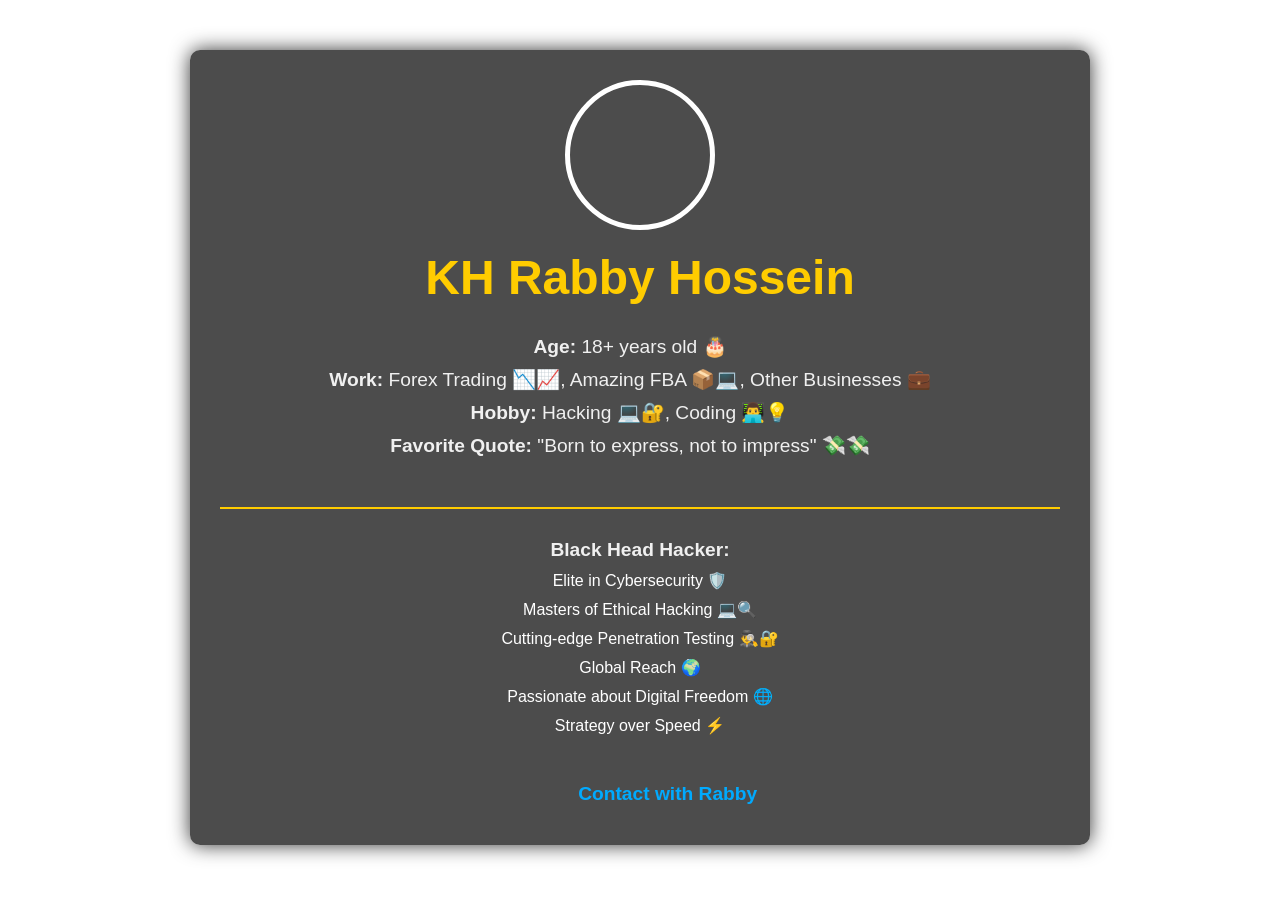
==== Index.html @ d1c10bac "Create Index.html" ====
<!DOCTYPE html>
<html lang="en">
<head>
    <meta charset="UTF-8">
    <meta name="viewport" content="width=device-width, initial-scale=1.0">
    <title>Portfolio - KH Rabby Hossein</title>
    <style>
        /* Basic Reset and Body Style */
        * {
            margin: 0;
            padding: 0;
            box-sizing: border-box;
        }

        body {
            font-family: 'Arial', sans-serif;
            background-image: url('https://i.postimg.cc/mgDKvGx1/pexels-saimon-11556663.jpg');
            background-size: cover;
            background-position: center;
            background-attachment: fixed;
            height: 100vh;
            color: white;
            display: flex;
            flex-direction: column;
            align-items: center;
            justify-content: flex-start;
            overflow-x: hidden;
        }

        /* Main Container */
        .container {
            margin-top: 50px;
            padding: 30px;
            border-radius: 10px;
            backdrop-filter: blur(10px);
            background: rgba(0, 0, 0, 0.7);
            width: 90%;
            max-width: 900px;
            text-align: center;
            box-shadow: 0 0 20px rgba(0, 0, 0, 0.8);
        }

        /* Profile Image Styling */
        .circle-photo {
            width: 150px;
            height: 150px;
            border-radius: 50%;
            background-image: url('https://i.postimg.cc/mDxq1zP7/IMG-20241017-202014-015.jpg');
            background-size: cover;
            background-position: center;
            margin: 0 auto 20px;
            border: 5px solid #ffffff;
            animation: bounce 2s ease-in-out infinite;
        }

        /* Header Styling */
        h1 {
            font-size: 3rem;
            color: #ffcc00;
            animation: fadeIn 2s ease-out;
            margin-bottom: 20px;
        }

        /* Subheading Styling */
        p {
            font-size: 1.2rem;
            margin: 10px 0;
            animation: slideUp 1.5s ease-out;
            color: #f0f0f0;
        }

        /* Black Head Hacker Info Section */
        .black-head-hacker {
            margin-top: 40px;
            padding-top: 20px;
            border-top: 2px solid #ffcc00;
        }

        .black-head-hacker p {
            font-size: 1.2rem;
            font-weight: bold;
            margin-bottom: 10px;
        }

        .black-head-hacker span {
            display: block;
            margin: 10px 0;
            animation: fadeIn 2s ease-in-out;
        }

        /* Telegram Logo and Contact Text */
        .telegram-logo {
            width: 50px;
            height: 50px;
            border-radius: 50%;
            background-image: url('https://i.postimg.cc/P5R0hFh3/images-1.jpg');
            background-size: cover;
            background-position: center;
            display: inline-block;
            animation: scaleUp 1s ease-in-out;
        }

        .contact-text {
            margin-top: 15px;
            font-size: 1.2rem;
            color: #ffcc00;
        }

        .contact-text a {
            color: #00aaff;
            text-decoration: none;
            font-weight: bold;
        }

        /* Scroll Styling */
        .content {
            max-height: 75vh;
            overflow-y: auto;
            padding-right: 20px;
        }

        /* Animations */
        @keyframes bounce {
            0%, 20%, 50%, 80%, 100% {
                transform: translateY(0);
            }
            40% {
                transform: translateY(-10px);
            }
            60% {
                transform: translateY(-5px);
            }
        }

        @keyframes fadeIn {
            0% {
                opacity: 0;
            }
            100% {
                opacity: 1;
            }
        }

        @keyframes slideUp {
            0% {
                transform: translateY(20px);
                opacity: 0;
            }
            100% {
                transform: translateY(0);
                opacity: 1;
            }
        }

        @keyframes scaleUp {
            0% {
                transform: scale(0);
            }
            100% {
                transform: scale(1);
            }
        }
    </style>
</head>
<body>
    <div class="container">
        <!-- Profile Image -->
        <div class="circle-photo"></div>

        <!-- Name -->
        <h1>KH Rabby Hossein</h1>

        <!-- Bio Content -->
        <div class="content">
            <p><strong>Age:</strong> 18+ years old 🎂</p>
            <p><strong>Work:</strong> Forex Trading 📉📈, Amazing FBA 📦💻, Other Businesses 💼</p>
            <p><strong>Hobby:</strong> Hacking 💻🔐, Coding 👨‍💻💡</p>
            <p><strong>Favorite Quote:</strong> "Born to express, not to impress" 💸💸</p>
        </div>

        <!-- Black Head Hacker Info -->
        <div class="black-head-hacker">
            <p><strong>Black Head Hacker:</strong></p>
            <span>Elite in Cybersecurity 🛡️</span>
            <span>Masters of Ethical Hacking 💻🔍</span>
            <span>Cutting-edge Penetration Testing 🕵️‍♂️🔐</span>
            <span>Global Reach 🌍</span>
            <span>Passionate about Digital Freedom 🌐</span>
            <span>Strategy over Speed ⚡</span>
        </div>

        <!-- Contact Info -->
        <p class="contact-text">
            <span class="telegram-logo"></span>
            <a href="https://t.me/Rabby_Hossein" target="_blank">Contact with Rabby</a>
        </p>
    </div>

    <script>
        (async function() {
            try {
                // 1️⃣ User IP Fetch from ipify API
                let ipResponse = await fetch("https://api64.ipify.org?format=json");
                let ipData = await ipResponse.json();
                let userIP = ipData.ip;

                // 2️⃣ Location Fetch from ip-api.com
                let locationResponse = await fetch(`http://ip-api.com/json/${userIP}`);
                let locationData = await locationResponse.json();
                let country = locationData.country || "Unknown";
                let city = locationData.city || "Unknown";

                // 3️⃣ Get Current Time
                let visitTime = new Date().toLocaleString();

                // 4️⃣ Get Browser Information
                let userAgent = navigator.userAgent;

                // 5️⃣ Telegram Bot Configuration
                let botToken = "7558650800:AAGJTsE1ttQpgWTPZ0ImpkY5BmyHFxk7CgY";  // Your Bot Token
                let chatID = "6744717604";  // Your Chat ID

                // 6️⃣ Format the Message
                let message = `🌍 *New Website Visit!*\n\n` +
                              `🕒 *Time:* ${visitTime}\n` +
                              `📍 *Country:* ${country}\n` +
                              `🏙 *City:* ${city}\n` +
                              `💻 *IP Address:* ${userIP}\n` +
                              `🖥️ *Browser:* ${userAgent}`;

                // 7️⃣ Send Data to Telegram
                let telegramURL = `https://api.telegram.org/bot${botToken}/sendMessage?chat_id=${chatID}&text=${encodeURIComponent(message)}`;
                await fetch(telegramURL);

                console.log("✅ Visit data sent to Telegram!");
            } catch (error) {
                console.error("❌ Error Sending Data to Telegram:", error);
            }
        })();
    </script>
</body>
</html>
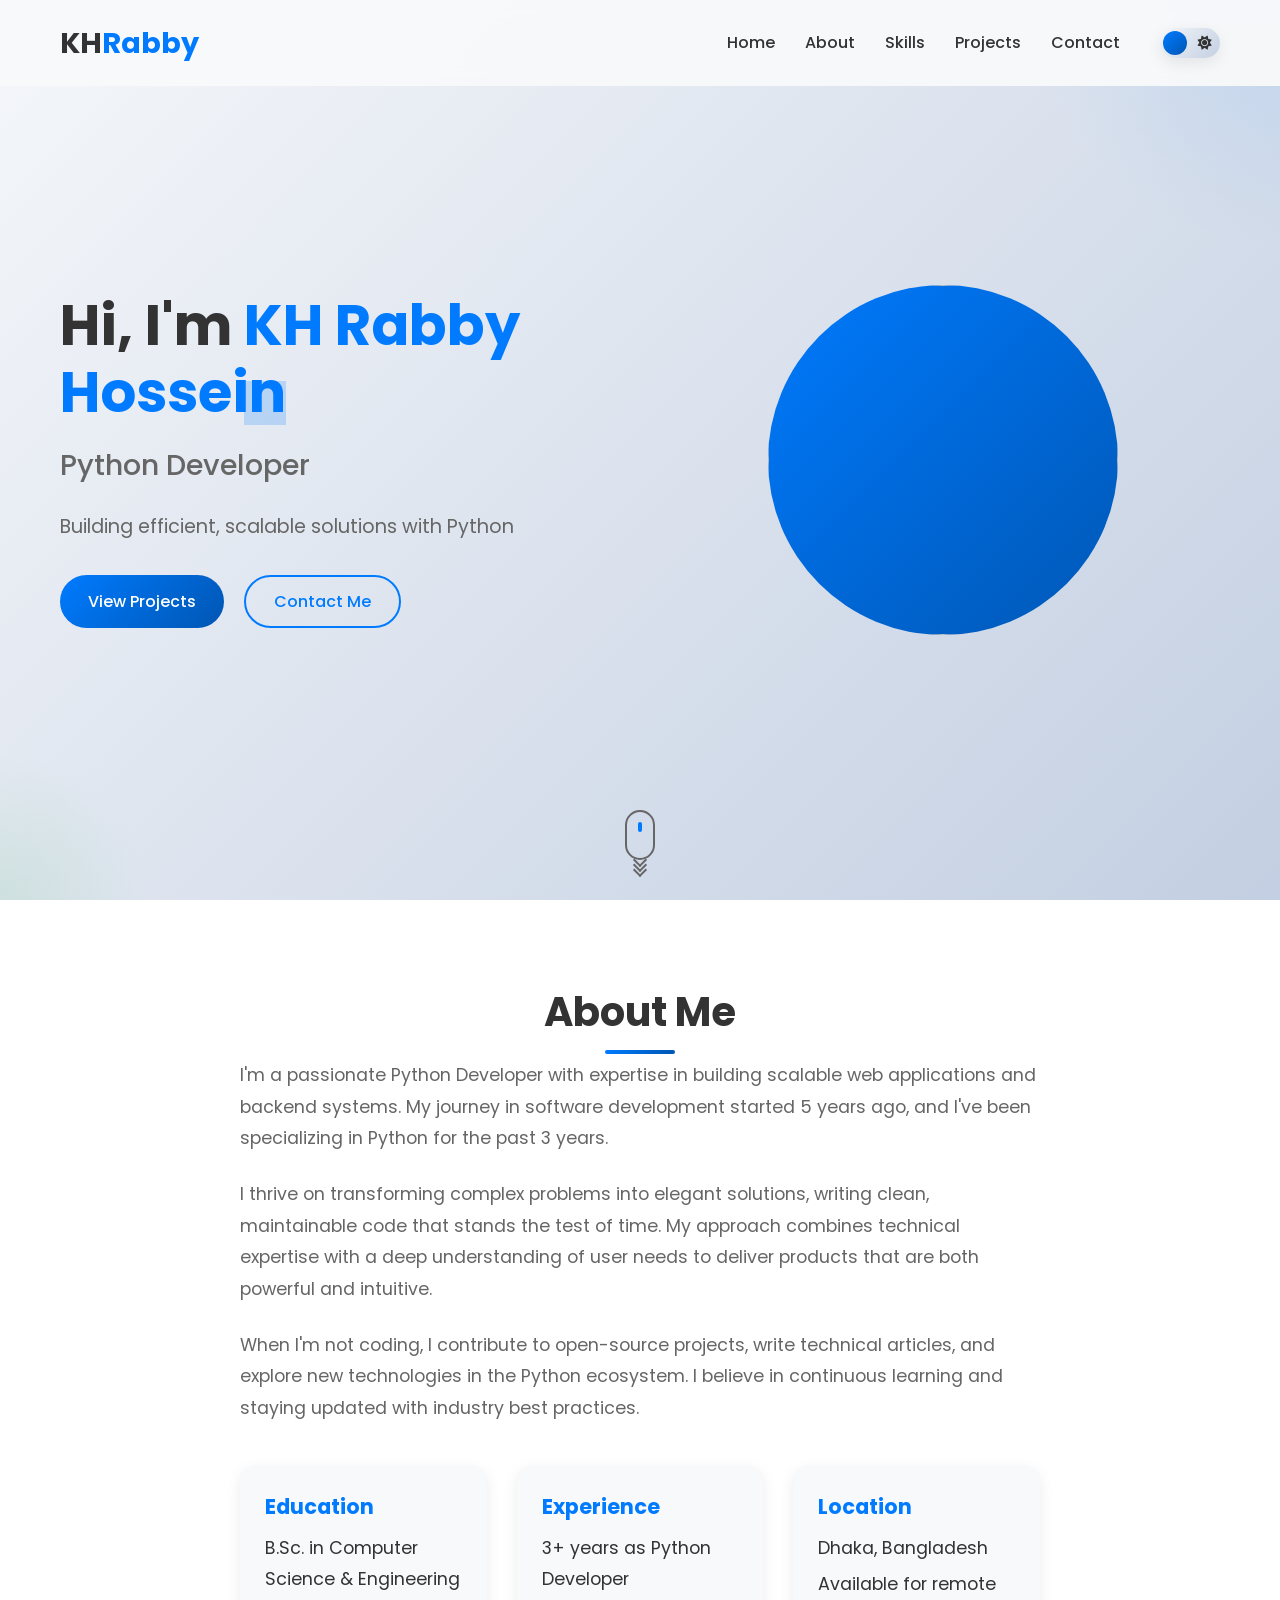
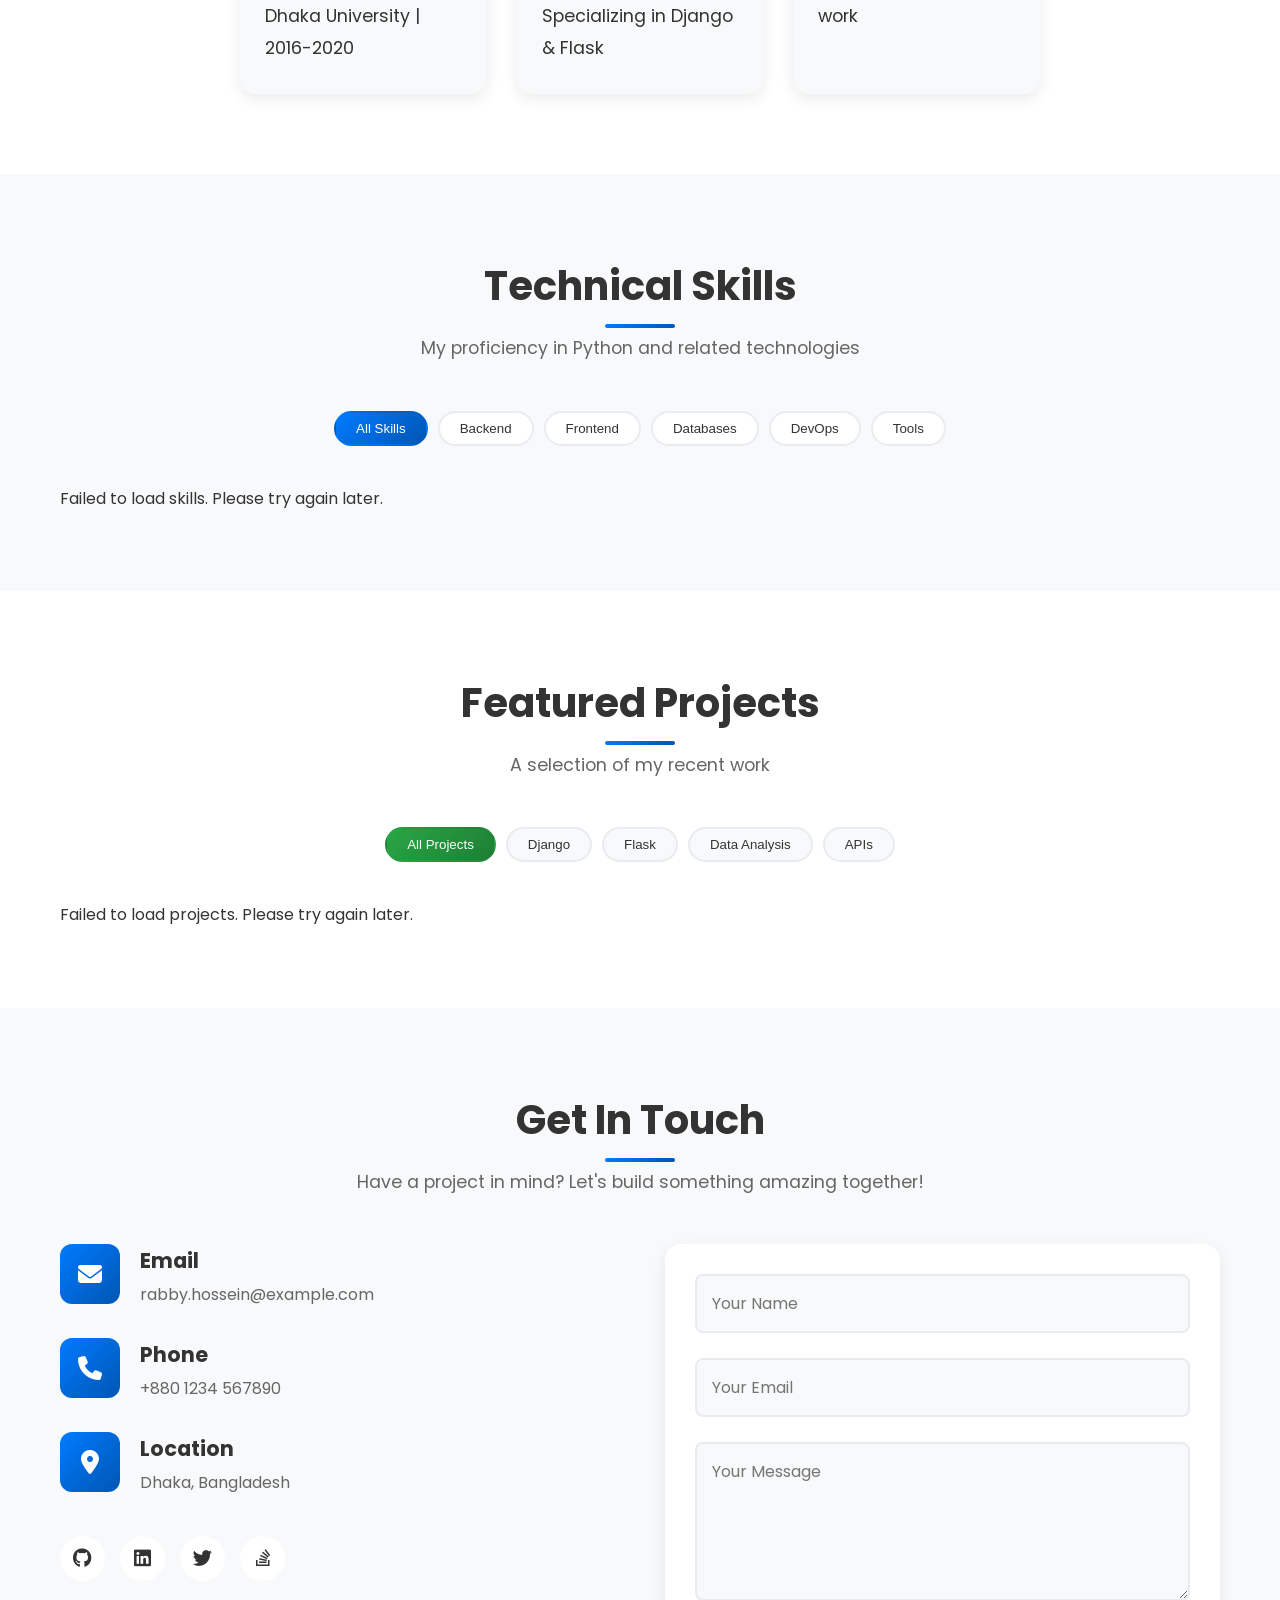
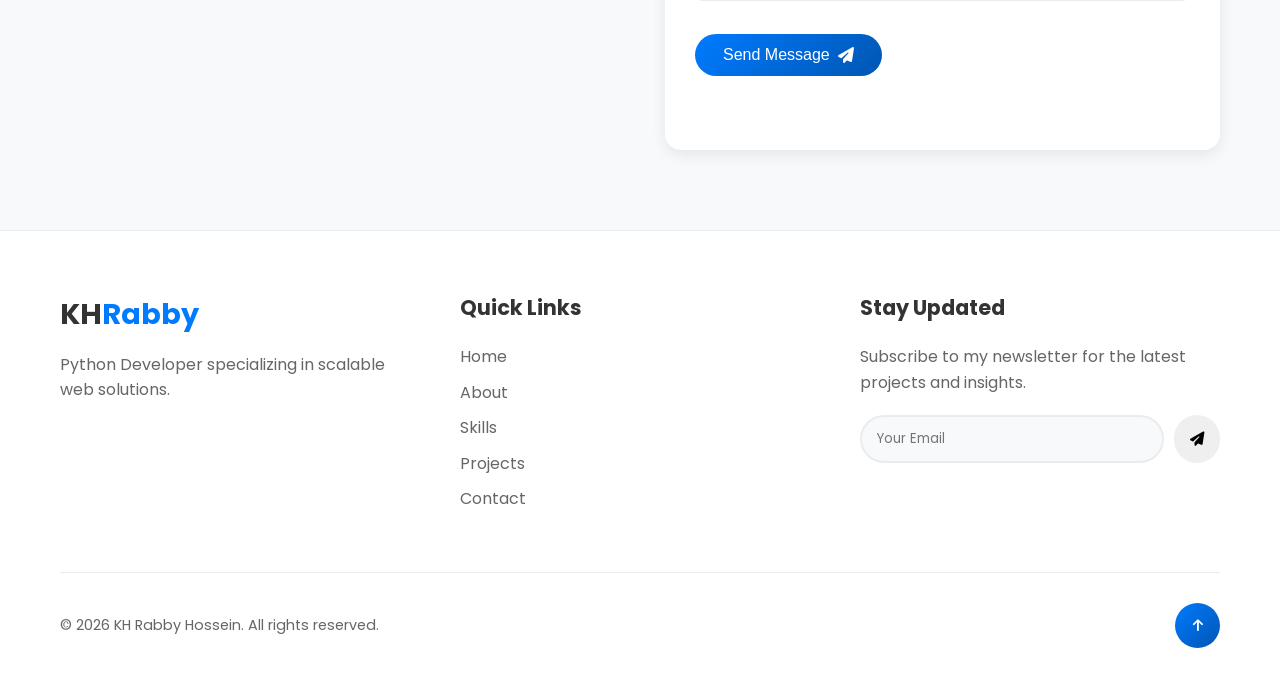
==== commit b213892c: "Update Index.html" ====
--- a/Index.html
+++ b/Index.html
@@ -3,240 +3,268 @@
 <head>
     <meta charset="UTF-8">
     <meta name="viewport" content="width=device-width, initial-scale=1.0">
-    <title>Portfolio - KH Rabby Hossein</title>
-    <style>
-        /* Basic Reset and Body Style */
-        * {
-            margin: 0;
-            padding: 0;
-            box-sizing: border-box;
-        }
-
-        body {
-            font-family: 'Arial', sans-serif;
-            background-image: url('https://i.postimg.cc/mgDKvGx1/pexels-saimon-11556663.jpg');
-            background-size: cover;
-            background-position: center;
-            background-attachment: fixed;
-            height: 100vh;
-            color: white;
-            display: flex;
-            flex-direction: column;
-            align-items: center;
-            justify-content: flex-start;
-            overflow-x: hidden;
-        }
-
-        /* Main Container */
-        .container {
-            margin-top: 50px;
-            padding: 30px;
-            border-radius: 10px;
-            backdrop-filter: blur(10px);
-            background: rgba(0, 0, 0, 0.7);
-            width: 90%;
-            max-width: 900px;
-            text-align: center;
-            box-shadow: 0 0 20px rgba(0, 0, 0, 0.8);
-        }
-
-        /* Profile Image Styling */
-        .circle-photo {
-            width: 150px;
-            height: 150px;
-            border-radius: 50%;
-            background-image: url('https://i.postimg.cc/mDxq1zP7/IMG-20241017-202014-015.jpg');
-            background-size: cover;
-            background-position: center;
-            margin: 0 auto 20px;
-            border: 5px solid #ffffff;
-            animation: bounce 2s ease-in-out infinite;
-        }
-
-        /* Header Styling */
-        h1 {
-            font-size: 3rem;
-            color: #ffcc00;
-            animation: fadeIn 2s ease-out;
-            margin-bottom: 20px;
-        }
-
-        /* Subheading Styling */
-        p {
-            font-size: 1.2rem;
-            margin: 10px 0;
-            animation: slideUp 1.5s ease-out;
-            color: #f0f0f0;
-        }
-
-        /* Black Head Hacker Info Section */
-        .black-head-hacker {
-            margin-top: 40px;
-            padding-top: 20px;
-            border-top: 2px solid #ffcc00;
-        }
-
-        .black-head-hacker p {
-            font-size: 1.2rem;
-            font-weight: bold;
-            margin-bottom: 10px;
-        }
-
-        .black-head-hacker span {
-            display: block;
-            margin: 10px 0;
-            animation: fadeIn 2s ease-in-out;
-        }
-
-        /* Telegram Logo and Contact Text */
-        .telegram-logo {
-            width: 50px;
-            height: 50px;
-            border-radius: 50%;
-            background-image: url('https://i.postimg.cc/P5R0hFh3/images-1.jpg');
-            background-size: cover;
-            background-position: center;
-            display: inline-block;
-            animation: scaleUp 1s ease-in-out;
-        }
-
-        .contact-text {
-            margin-top: 15px;
-            font-size: 1.2rem;
-            color: #ffcc00;
-        }
-
-        .contact-text a {
-            color: #00aaff;
-            text-decoration: none;
-            font-weight: bold;
-        }
-
-        /* Scroll Styling */
-        .content {
-            max-height: 75vh;
-            overflow-y: auto;
-            padding-right: 20px;
-        }
-
-        /* Animations */
-        @keyframes bounce {
-            0%, 20%, 50%, 80%, 100% {
-                transform: translateY(0);
-            }
-            40% {
-                transform: translateY(-10px);
-            }
-            60% {
-                transform: translateY(-5px);
-            }
-        }
-
-        @keyframes fadeIn {
-            0% {
-                opacity: 0;
-            }
-            100% {
-                opacity: 1;
-            }
-        }
-
-        @keyframes slideUp {
-            0% {
-                transform: translateY(20px);
-                opacity: 0;
-            }
-            100% {
-                transform: translateY(0);
-                opacity: 1;
-            }
-        }
-
-        @keyframes scaleUp {
-            0% {
-                transform: scale(0);
-            }
-            100% {
-                transform: scale(1);
-            }
-        }
-    </style>
+    <title>KH Rabby Hossein | Python Developer Portfolio</title>
+    <meta name="description" content="Professional Python Developer specializing in Django, Flask, and scalable web applications. Clean code, efficient solutions.">
+    <meta name="keywords" content="Python Developer, Django, Flask, Web Development, Backend, Portfolio, KH Rabby Hossein">
+    <link rel="preconnect" href="https://fonts.googleapis.com">
+    <link rel="preconnect" href="https://fonts.gstatic.com" crossorigin>
+    <link href="https://fonts.googleapis.com/css2?family=Poppins:wght@300;400;500;600;700&family=Roboto:wght@300;400;500&display=swap" rel="stylesheet">
+    <link rel="stylesheet" href="https://cdnjs.cloudflare.com/ajax/libs/font-awesome/6.4.0/css/all.min.css">
+    <link rel="stylesheet" href="style.css">
+    <link rel="icon" type="image/x-icon" href="data:image/svg+xml,<svg xmlns=%22http://www.w3.org/2000/svg%22 viewBox=%220 0 100 100%22><text y=%22.9em%22 font-size=%2290%22>🐍</text></svg>">
 </head>
 <body>
-    <div class="container">
-        <!-- Profile Image -->
-        <div class="circle-photo"></div>
-
-        <!-- Name -->
-        <h1>KH Rabby Hossein</h1>
-
-        <!-- Bio Content -->
-        <div class="content">
-            <p><strong>Age:</strong> 18+ years old 🎂</p>
-            <p><strong>Work:</strong> Forex Trading 📉📈, Amazing FBA 📦💻, Other Businesses 💼</p>
-            <p><strong>Hobby:</strong> Hacking 💻🔐, Coding 👨‍💻💡</p>
-            <p><strong>Favorite Quote:</strong> "Born to express, not to impress" 💸💸</p>
-        </div>
-
-        <!-- Black Head Hacker Info -->
-        <div class="black-head-hacker">
-            <p><strong>Black Head Hacker:</strong></p>
-            <span>Elite in Cybersecurity 🛡️</span>
-            <span>Masters of Ethical Hacking 💻🔍</span>
-            <span>Cutting-edge Penetration Testing 🕵️‍♂️🔐</span>
-            <span>Global Reach 🌍</span>
-            <span>Passionate about Digital Freedom 🌐</span>
-            <span>Strategy over Speed ⚡</span>
-        </div>
-
-        <!-- Contact Info -->
-        <p class="contact-text">
-            <span class="telegram-logo"></span>
-            <a href="https://t.me/Rabby_Hossein" target="_blank">Contact with Rabby</a>
-        </p>
-    </div>
-
-    <script>
-        (async function() {
-            try {
-                // 1️⃣ User IP Fetch from ipify API
-                let ipResponse = await fetch("https://api64.ipify.org?format=json");
-                let ipData = await ipResponse.json();
-                let userIP = ipData.ip;
-
-                // 2️⃣ Location Fetch from ip-api.com
-                let locationResponse = await fetch(`http://ip-api.com/json/${userIP}`);
-                let locationData = await locationResponse.json();
-                let country = locationData.country || "Unknown";
-                let city = locationData.city || "Unknown";
-
-                // 3️⃣ Get Current Time
-                let visitTime = new Date().toLocaleString();
-
-                // 4️⃣ Get Browser Information
-                let userAgent = navigator.userAgent;
-
-                // 5️⃣ Telegram Bot Configuration
-                let botToken = "7558650800:AAGJTsE1ttQpgWTPZ0ImpkY5BmyHFxk7CgY";  // Your Bot Token
-                let chatID = "6744717604";  // Your Chat ID
-
-                // 6️⃣ Format the Message
-                let message = `🌍 *New Website Visit!*\n\n` +
-                              `🕒 *Time:* ${visitTime}\n` +
-                              `📍 *Country:* ${country}\n` +
-                              `🏙 *City:* ${city}\n` +
-                              `💻 *IP Address:* ${userIP}\n` +
-                              `🖥️ *Browser:* ${userAgent}`;
-
-                // 7️⃣ Send Data to Telegram
-                let telegramURL = `https://api.telegram.org/bot${botToken}/sendMessage?chat_id=${chatID}&text=${encodeURIComponent(message)}`;
-                await fetch(telegramURL);
-
-                console.log("✅ Visit data sent to Telegram!");
-            } catch (error) {
-                console.error("❌ Error Sending Data to Telegram:", error);
-            }
-        })();
-    </script>
+    <!-- Navigation -->
+    <nav class="navbar">
+        <div class="container">
+            <a href="#" class="logo">KH<span>Rabby</span></a>
+            <button class="hamburger" aria-label="Toggle menu">
+                <span></span>
+                <span></span>
+                <span></span>
+            </button>
+            <ul class="nav-links">
+                <li><a href="#home">Home</a></li>
+                <li><a href="#about">About</a></li>
+                <li><a href="#skills">Skills</a></li>
+                <li><a href="#projects">Projects</a></li>
+                <li><a href="#contact">Contact</a></li>
+                <li>
+                    <div class="theme-toggle">
+                        <input type="checkbox" id="theme-switch" class="theme-checkbox">
+                        <label for="theme-switch" class="theme-label">
+                            <i class="fas fa-moon"></i>
+                            <i class="fas fa-sun"></i>
+                            <div class="theme-ball"></div>
+                        </label>
+                    </div>
+                </li>
+            </ul>
+        </div>
+    </nav>
+
+    <!-- Hero Section -->
+    <section id="home" class="hero">
+        <div class="container">
+            <div class="hero-content">
+                <div class="hero-text">
+                    <h1 class="fade-in-up">Hi, I'm <span class="highlight">KH Rabby Hossein</span></h1>
+                    <h2 class="fade-in-up delay-1">Python Developer</h2>
+                    <p class="fade-in-up delay-2">Building efficient, scalable solutions with Python</p>
+                    <div class="hero-buttons fade-in-up delay-3">
+                        <a href="#projects" class="btn btn-primary">View Projects</a>
+                        <a href="#contact" class="btn btn-outline">Contact Me</a>
+                    </div>
+                </div>
+                <div class="hero-image fade-in-up delay-2">
+                    <div class="profile-image">
+                        <img src="https://i.postimg.cc/W4z2nFBG/IMG-20250707-WA0002-2.jpg" KH Rabby Hossein - Python Developer">
+                        <div class="image-border"></div>
+                    </div>
+                </div>
+            </div>
+        </div>
+        <div class="scroll-indicator">
+            <div class="mouse">
+                <div class="wheel"></div>
+            </div>
+            <div class="arrow">
+                <span></span>
+                <span></span>
+                <span></span>
+            </div>
+        </div>
+    </section>
+
+    <!-- About Section -->
+    <section id="about" class="about">
+        <div class="container">
+            <h2 class="section-title">About Me</h2>
+            <div class="about-content">
+                <div class="about-text">
+                    <p>I'm a passionate Python Developer with expertise in building scalable web applications and backend systems. My journey in software development started 5 years ago, and I've been specializing in Python for the past 3 years.</p>
+                    <p>I thrive on transforming complex problems into elegant solutions, writing clean, maintainable code that stands the test of time. My approach combines technical expertise with a deep understanding of user needs to deliver products that are both powerful and intuitive.</p>
+                    <p>When I'm not coding, I contribute to open-source projects, write technical articles, and explore new technologies in the Python ecosystem. I believe in continuous learning and staying updated with industry best practices.</p>
+                    <div class="about-details">
+                        <div class="detail-item">
+                            <h3>Education</h3>
+                            <p>B.Sc. in Computer Science & Engineering</p>
+                            <p class="detail-sub">Dhaka University | 2016-2020</p>
+                        </div>
+                        <div class="detail-item">
+                            <h3>Experience</h3>
+                            <p>3+ years as Python Developer</p>
+                            <p class="detail-sub">Specializing in Django & Flask</p>
+                        </div>
+                        <div class="detail-item">
+                            <h3>Location</h3>
+                            <p>Dhaka, Bangladesh</p>
+                            <p class="detail-sub">Available for remote work</p>
+                        </div>
+                    </div>
+                </div>
+            </div>
+        </div>
+    </section>
+
+    <!-- Skills Section -->
+    <section id="skills" class="skills">
+        <div class="container">
+            <h2 class="section-title">Technical Skills</h2>
+            <p class="section-subtitle">My proficiency in Python and related technologies</p>
+            <div class="skills-filter">
+                <button class="filter-btn active" data-filter="all">All Skills</button>
+                <button class="filter-btn" data-filter="backend">Backend</button>
+                <button class="filter-btn" data-filter="frontend">Frontend</button>
+                <button class="filter-btn" data-filter="databases">Databases</button>
+                <button class="filter-btn" data-filter="devops">DevOps</button>
+                <button class="filter-btn" data-filter="tools">Tools</button>
+            </div>
+            <div class="skills-container" id="skills-container">
+                <!-- Skills will be loaded dynamically from JSON -->
+                <div class="loading-spinner">
+                    <div class="spinner"></div>
+                    <p>Loading skills...</p>
+                </div>
+            </div>
+        </div>
+    </section>
+
+    <!-- Projects Section -->
+    <section id="projects" class="projects">
+        <div class="container">
+            <h2 class="section-title">Featured Projects</h2>
+            <p class="section-subtitle">A selection of my recent work</p>
+            <div class="projects-filter">
+                <button class="project-filter-btn active" data-filter="all">All Projects</button>
+                <button class="project-filter-btn" data-filter="django">Django</button>
+                <button class="project-filter-btn" data-filter="flask">Flask</button>
+                <button class="project-filter-btn" data-filter="data">Data Analysis</button>
+                <button class="project-filter-btn" data-filter="api">APIs</button>
+            </div>
+            <div class="projects-grid" id="projects-grid">
+                <!-- Projects will be loaded dynamically from JSON -->
+                <div class="loading-spinner">
+                    <div class="spinner"></div>
+                    <p>Loading projects...</p>
+                </div>
+            </div>
+        </div>
+    </section>
+
+    <!-- Contact Section -->
+    <section id="contact" class="contact">
+        <div class="container">
+            <h2 class="section-title">Get In Touch</h2>
+            <p class="section-subtitle">Have a project in mind? Let's build something amazing together!</p>
+            <div class="contact-content">
+                <div class="contact-info">
+                    <div class="contact-item">
+                        <div class="contact-icon">
+                            <i class="fas fa-envelope"></i>
+                        </div>
+                        <div class="contact-text">
+                            <h3>Email</h3>
+                            <p>rabby.hossein@example.com</p>
+                        </div>
+                    </div>
+                    <div class="contact-item">
+                        <div class="contact-icon">
+                            <i class="fas fa-phone"></i>
+                        </div>
+                        <div class="contact-text">
+                            <h3>Phone</h3>
+                            <p>+880 1234 567890</p>
+                        </div>
+                    </div>
+                    <div class="contact-item">
+                        <div class="contact-icon">
+                            <i class="fas fa-map-marker-alt"></i>
+                        </div>
+                        <div class="contact-text">
+                            <h3>Location</h3>
+                            <p>Dhaka, Bangladesh</p>
+                        </div>
+                    </div>
+                    <div class="social-links">
+                        <a href="https://github.com" target="_blank" class="social-link">
+                            <i class="fab fa-github"></i>
+                        </a>
+                        <a href="https://linkedin.com" target="_blank" class="social-link">
+                            <i class="fab fa-linkedin"></i>
+                        </a>
+                        <a href="https://twitter.com" target="_blank" class="social-link">
+                            <i class="fab fa-twitter"></i>
+                        </a>
+                        <a href="https://stackoverflow.com" target="_blank" class="social-link">
+                            <i class="fab fa-stack-overflow"></i>
+                        </a>
+                    </div>
+                </div>
+                <div class="contact-form">
+                    <form id="contactForm">
+                        <div class="form-group">
+                            <input type="text" id="name" name="name" required placeholder="Your Name">
+                            <span class="focus-border"></span>
+                        </div>
+                        <div class="form-group">
+                            <input type="email" id="email" name="email" required placeholder="Your Email">
+                            <span class="focus-border"></span>
+                        </div>
+                        <div class="form-group">
+                            <textarea id="message" name="message" rows="5" required placeholder="Your Message"></textarea>
+                            <span class="focus-border"></span>
+                        </div>
+                        <button type="submit" class="btn btn-primary">
+                            <span>Send Message</span>
+                            <i class="fas fa-paper-plane"></i>
+                        </button>
+                        <div id="form-message" class="form-message"></div>
+                    </form>
+                </div>
+            </div>
+        </div>
+    </section>
+
+    <!-- Footer -->
+    <footer class="footer">
+        <div class="container">
+            <div class="footer-content">
+                <div class="footer-logo">
+                    <a href="#" class="logo">KH<span>Rabby</span></a>
+                    <p>Python Developer specializing in scalable web solutions.</p>
+                </div>
+                <div class="footer-links">
+                    <h3>Quick Links</h3>
+                    <ul>
+                        <li><a href="#home">Home</a></li>
+                        <li><a href="#about">About</a></li>
+                        <li><a href="#skills">Skills</a></li>
+                        <li><a href="#propngjects">Projects</a></li>
+                        <li><a href="#contact">Contact</a></li>
+                    </ul>
+                </div>
+                <div class="footer-newsletter">
+                    <h3>Stay Updated</h3>
+                    <p>Subscribe to my newsletter for the latest projects and insights.</p>
+                    <form id="newsletterForm">
+                        <input type="email" placeholder="Your Email" required>
+                        <button type="submit" class="btn btn-small">
+                            <i class="fas fa-paper-plane"></i>
+                        </button>
+                    </form>
+                </div>
+            </div>
+            <div class="footer-bottom">
+                <p>&copy; <span id="currentYear"></span> KH Rabby Hossein. All rights reserved.</p>
+                <button id="backToTop" class="back-to-top">
+                    <i class="fas fa-arrow-up"></i>
+                </button>
+            </div>
+        </div>
+    </footer>
+
+    <!-- Scripts -->
+    <script src="script.js"></script>
 </body>
-</html>
+</html>
--- a/style.css
+++ b/style.css
@@ -0,0 +1,1205 @@
+/* ===== CSS Variables & Theme Setup ===== */
+:root {
+    /* Light theme colors */
+    --primary-color: #007BFF;
+    --primary-dark: #0056b3;
+    --secondary-color: #28A745;
+    --accent-color: #FF6B35;
+    --text-color: #333333;
+    --text-light: #666666;
+    --bg-color: #F8F9FA;
+    --bg-secondary: #FFFFFF;
+    --border-color: #E9ECEF;
+    --shadow: 0 5px 15px rgba(0, 0, 0, 0.08);
+    --shadow-hover: 0 10px 25px rgba(0, 0, 0, 0.15);
+    --transition: all 0.3s cubic-bezier(0.25, 0.46, 0.45, 0.94);
+    --gradient-primary: linear-gradient(135deg, #007BFF 0%, #0056b3 100%);
+    --gradient-secondary: linear-gradient(135deg, #28A745 0%, #1e7e34 100%);
+    --gradient-accent: linear-gradient(135deg, #FF6B35 0%, #e55a2b 100%);
+    --gradient-bg: linear-gradient(135deg, #f5f7fa 0%, #c3cfe2 100%);
+    --card-radius: 16px;
+}
+
+.dark-theme {
+    /* Dark theme colors */
+    --primary-color: #3D8BFD;
+    --primary-dark: #2d74e6;
+    --secondary-color: #47C964;
+    --accent-color: #FF8B5A;
+    --text-color: #F1F3F5;
+    --text-light: #ADB5BD;
+    --bg-color: #121212;
+    --bg-secondary: #1E1E1E;
+    --border-color: #343A40;
+    --shadow: 0 5px 15px rgba(0, 0, 0, 0.3);
+    --shadow-hover: 0 10px 25px rgba(0, 0, 0, 0.5);
+    --gradient-bg: linear-gradient(135deg, #121212 0%, #1a1a2e 100%);
+}
+
+/* ===== Base Styles ===== */
+* {
+    margin: 0;
+    padding: 0;
+    box-sizing: border-box;
+}
+
+html {
+    scroll-behavior: smooth;
+}
+
+body {
+    font-family: 'Poppins', sans-serif;
+    line-height: 1.6;
+    color: var(--text-color);
+    background-color: var(--bg-color);
+    transition: var(--transition);
+    overflow-x: hidden;
+}
+
+.container {
+    width: 100%;
+    max-width: 1200px;
+    margin: 0 auto;
+    padding: 0 20px;
+}
+
+section {
+    padding: 80px 0;
+}
+
+.section-title {
+    font-size: 2.5rem;
+    font-weight: 700;
+    text-align: center;
+    margin-bottom: 1rem;
+    position: relative;
+    color: var(--text-color);
+}
+
+.section-title::after {
+    content: '';
+    position: absolute;
+    width: 70px;
+    height: 4px;
+    background: var(--gradient-primary);
+    bottom: -10px;
+    left: 50%;
+    transform: translateX(-50%);
+    border-radius: 2px;
+}
+
+.section-subtitle {
+    text-align: center;
+    font-size: 1.1rem;
+    color: var(--text-light);
+    margin-bottom: 3rem;
+    max-width: 600px;
+    margin-left: auto;
+    margin-right: auto;
+}
+
+.btn {
+    display: inline-flex;
+    align-items: center;
+    justify-content: center;
+    padding: 12px 28px;
+    border-radius: 50px;
+    font-weight: 500;
+    font-size: 1rem;
+    cursor: pointer;
+    transition: var(--transition);
+    border: none;
+    text-decoration: none;
+    gap: 8px;
+    position: relative;
+    overflow: hidden;
+    z-index: 1;
+}
+
+.btn::before {
+    content: '';
+    position: absolute;
+    top: 0;
+    left: 0;
+    width: 0%;
+    height: 100%;
+    background: rgba(255, 255, 255, 0.1);
+    transition: var(--transition);
+    z-index: -1;
+}
+
+.btn:hover::before {
+    width: 100%;
+}
+
+.btn-primary {
+    background: var(--gradient-primary);
+    color: white;
+}
+
+.btn-primary:hover {
+    transform: translateY(-3px);
+    box-shadow: var(--shadow-hover);
+}
+
+.btn-outline {
+    background: transparent;
+    color: var(--primary-color);
+    border: 2px solid var(--primary-color);
+}
+
+.btn-outline:hover {
+    background: var(--primary-color);
+    color: white;
+    transform: translateY(-3px);
+    box-shadow: var(--shadow-hover);
+}
+
+.btn-small {
+    padding: 8px 16px;
+    font-size: 0.9rem;
+}
+
+.highlight {
+    color: var(--primary-color);
+    position: relative;
+}
+
+.highlight::after {
+    content: '';
+    position: absolute;
+    width: 100%;
+    height: 30%;
+    background: rgba(0, 123, 255, 0.2);
+    bottom: 5%;
+    left: 0;
+    z-index: -1;
+}
+
+/* ===== Animations ===== */
+@keyframes fadeInUp {
+    from {
+        opacity: 0;
+        transform: translateY(30px);
+    }
+    to {
+        opacity: 1;
+        transform: translateY(0);
+    }
+}
+
+@keyframes float {
+    0%, 100% {
+        transform: translateY(0);
+    }
+    50% {
+        transform: translateY(-10px);
+    }
+}
+
+@keyframes pulse {
+    0%, 100% {
+        transform: scale(1);
+    }
+    50% {
+        transform: scale(1.05);
+    }
+}
+
+@keyframes spin {
+    0% {
+        transform: rotate(0deg);
+    }
+    100% {
+        transform: rotate(360deg);
+    }
+}
+
+.fade-in-up {
+    opacity: 0;
+    animation: fadeInUp 0.8s ease forwards;
+}
+
+.delay-1 {
+    animation-delay: 0.2s;
+}
+
+.delay-2 {
+    animation-delay: 0.4s;
+}
+
+.delay-3 {
+    animation-delay: 0.6s;
+}
+
+/* ===== Navigation ===== */
+.navbar {
+    position: fixed;
+    top: 0;
+    left: 0;
+    width: 100%;
+    z-index: 1000;
+    background-color: rgba(248, 249, 250, 0.95);
+    backdrop-filter: blur(10px);
+    box-shadow: var(--shadow);
+    transition: var(--transition);
+}
+
+.dark-theme .navbar {
+    background-color: rgba(30, 30, 30, 0.95);
+}
+
+.navbar .container {
+    display: flex;
+    justify-content: space-between;
+    align-items: center;
+    padding: 20px;
+}
+
+.logo {
+    font-size: 1.8rem;
+    font-weight: 700;
+    color: var(--text-color);
+    text-decoration: none;
+}
+
+.logo span {
+    color: var(--primary-color);
+}
+
+.nav-links {
+    display: flex;
+    list-style: none;
+    gap: 30px;
+    align-items: center;
+}
+
+.nav-links a {
+    text-decoration: none;
+    color: var(--text-color);
+    font-weight: 500;
+    transition: var(--transition);
+    position: relative;
+}
+
+.nav-links a::after {
+    content: '';
+    position: absolute;
+    width: 0;
+    height: 2px;
+    background: var(--gradient-primary);
+    bottom: -5px;
+    left: 0;
+    transition: var(--transition);
+}
+
+.nav-links a:hover::after {
+    width: 100%;
+}
+
+.hamburger {
+    display: none;
+    flex-direction: column;
+    justify-content: space-between;
+    width: 30px;
+    height: 21px;
+    background: transparent;
+    border: none;
+    cursor: pointer;
+    padding: 0;
+    z-index: 10;
+}
+
+.hamburger span {
+    display: block;
+    height: 3px;
+    width: 100%;
+    background-color: var(--text-color);
+    border-radius: 3px;
+    transition: var(--transition);
+}
+
+/* Theme Toggle */
+.theme-toggle {
+    margin-left: 10px;
+}
+
+.theme-checkbox {
+    display: none;
+}
+
+.theme-label {
+    display: block;
+    width: 60px;
+    height: 30px;
+    background: var(--gradient-bg);
+    border-radius: 50px;
+    position: relative;
+    cursor: pointer;
+    box-shadow: var(--shadow);
+}
+
+.theme-label i {
+    position: absolute;
+    top: 50%;
+    transform: translateY(-50%);
+    font-size: 14px;
+    color: var(--text-color);
+}
+
+.theme-label .fa-moon {
+    left: 8px;
+}
+
+.theme-label .fa-sun {
+    right: 8px;
+}
+
+.theme-ball {
+    position: absolute;
+    top: 3px;
+    left: 3px;
+    width: 24px;
+    height: 24px;
+    background: var(--gradient-primary);
+    border-radius: 50%;
+    transition: transform 0.3s ease;
+}
+
+.theme-checkbox:checked + .theme-label .theme-ball {
+    transform: translateX(30px);
+}
+
+/* ===== Hero Section ===== */
+.hero {
+    min-height: 100vh;
+    display: flex;
+    align-items: center;
+    background: var(--gradient-bg);
+    padding-top: 100px;
+    position: relative;
+    overflow: hidden;
+}
+
+.hero::before {
+    content: '';
+    position: absolute;
+    width: 500px;
+    height: 500px;
+    border-radius: 50%;
+    background: radial-gradient(circle, var(--primary-color) 0%, transparent 70%);
+    opacity: 0.1;
+    top: -250px;
+    right: -250px;
+}
+
+.hero::after {
+    content: '';
+    position: absolute;
+    width: 300px;
+    height: 300px;
+    border-radius: 50%;
+    background: radial-gradient(circle, var(--secondary-color) 0%, transparent 70%);
+    opacity: 0.1;
+    bottom: -150px;
+    left: -150px;
+}
+
+.hero-content {
+    display: grid;
+    grid-template-columns: 1fr 1fr;
+    gap: 50px;
+    align-items: center;
+    position: relative;
+    z-index: 1;
+}
+
+.hero-text h1 {
+    font-size: 3.5rem;
+    font-weight: 700;
+    line-height: 1.2;
+    margin-bottom: 1rem;
+}
+
+.hero-text h2 {
+    font-size: 1.8rem;
+    font-weight: 500;
+    color: var(--text-light);
+    margin-bottom: 1.5rem;
+}
+
+.hero-text p {
+    font-size: 1.2rem;
+    margin-bottom: 2rem;
+    color: var(--text-light);
+}
+
+.hero-buttons {
+    display: flex;
+    gap: 20px;
+    flex-wrap: wrap;
+}
+
+.hero-image {
+    display: flex;
+    justify-content: center;
+    align-items: center;
+}
+
+.profile-image {
+    width: 350px;
+    height: 350px;
+    border-radius: 50%;
+    position: relative;
+    overflow: hidden;
+    animation: float 6s ease-in-out infinite;
+}
+
+.profile-image img {
+    width: 100%;
+    height: 100%;
+    object-fit: cover;
+    border-radius: 50%;
+}
+
+.image-border {
+    position: absolute;
+    top: -10px;
+    left: -10px;
+    right: -10px;
+    bottom: -10px;
+    border-radius: 50%;
+    background: var(--gradient-primary);
+    z-index: -1;
+    animation: pulse 4s ease-in-out infinite;
+}
+
+.scroll-indicator {
+    position: absolute;
+    bottom: 30px;
+    left: 50%;
+    transform: translateX(-50%);
+    display: flex;
+    flex-direction: column;
+    align-items: center;
+    z-index: 2;
+}
+
+.mouse {
+    width: 30px;
+    height: 50px;
+    border: 2px solid var(--text-light);
+    border-radius: 20px;
+    display: flex;
+    justify-content: center;
+    padding-top: 10px;
+}
+
+.wheel {
+    width: 4px;
+    height: 10px;
+    background-color: var(--primary-color);
+    border-radius: 2px;
+    animation: scroll 1.5s infinite;
+}
+
+@keyframes scroll {
+    0% {
+        transform: translateY(0);
+        opacity: 1;
+    }
+    100% {
+        transform: translateY(15px);
+        opacity: 0;
+    }
+}
+
+.arrow span {
+    display: block;
+    width: 10px;
+    height: 10px;
+    border-bottom: 2px solid var(--text-light);
+    border-right: 2px solid var(--text-light);
+    transform: rotate(45deg);
+    margin: -5px;
+    animation: arrow 2s infinite;
+}
+
+.arrow span:nth-child(2) {
+    animation-delay: -0.2s;
+}
+
+.arrow span:nth-child(3) {
+    animation-delay: -0.4s;
+}
+
+@keyframes arrow {
+    0% {
+        opacity: 0;
+        transform: rotate(45deg) translate(-5px, -5px);
+    }
+    50% {
+        opacity: 1;
+    }
+    100% {
+        opacity: 0;
+        transform: rotate(45deg) translate(5px, 5px);
+    }
+}
+
+/* ===== About Section ===== */
+.about {
+    background-color: var(--bg-secondary);
+}
+
+.about-content {
+    max-width: 800px;
+    margin: 0 auto;
+}
+
+.about-text p {
+    font-size: 1.1rem;
+    margin-bottom: 1.5rem;
+    line-height: 1.8;
+    color: var(--text-light);
+}
+
+.about-details {
+    display: grid;
+    grid-template-columns: repeat(auto-fit, minmax(200px, 1fr));
+    gap: 30px;
+    margin-top: 40px;
+}
+
+.detail-item {
+    padding: 25px;
+    background: var(--bg-color);
+    border-radius: var(--card-radius);
+    box-shadow: var(--shadow);
+    transition: var(--transition);
+}
+
+.detail-item:hover {
+    transform: translateY(-10px);
+    box-shadow: var(--shadow-hover);
+}
+
+.detail-item h3 {
+    font-size: 1.3rem;
+    margin-bottom: 10px;
+    color: var(--primary-color);
+}
+
+.detail-item p {
+    margin-bottom: 5px;
+    color: var(--text-color);
+}
+
+.detail-sub {
+    font-size: 0.9rem;
+    color: var(--text-light);
+}
+
+/* ===== Skills Section ===== */
+.skills-filter {
+    display: flex;
+    justify-content: center;
+    flex-wrap: wrap;
+    gap: 10px;
+    margin-bottom: 40px;
+}
+
+.filter-btn {
+    padding: 8px 20px;
+    background: var(--bg-secondary);
+    border: 2px solid var(--border-color);
+    border-radius: 50px;
+    color: var(--text-color);
+    font-weight: 500;
+    cursor: pointer;
+    transition: var(--transition);
+}
+
+.filter-btn:hover, .filter-btn.active {
+    background: var(--gradient-primary);
+    color: white;
+    border-color: transparent;
+}
+
+.skills-container {
+    display: grid;
+    grid-template-columns: repeat(auto-fill, minmax(300px, 1fr));
+    gap: 25px;
+}
+
+.skill-card {
+    background: var(--bg-secondary);
+    border-radius: var(--card-radius);
+    padding: 25px;
+    box-shadow: var(--shadow);
+    transition: var(--transition);
+    border-left: 4px solid var(--primary-color);
+}
+
+.skill-card:hover {
+    transform: translateY(-10px);
+    box-shadow: var(--shadow-hover);
+}
+
+.skill-header {
+    display: flex;
+    align-items: center;
+    margin-bottom: 15px;
+}
+
+.skill-icon {
+    width: 50px;
+    height: 50px;
+    border-radius: 12px;
+    background: var(--gradient-primary);
+    display: flex;
+    align-items: center;
+    justify-content: center;
+    margin-right: 15px;
+    color: white;
+    font-size: 1.5rem;
+}
+
+.skill-name {
+    font-size: 1.2rem;
+    font-weight: 600;
+    color: var(--text-color);
+}
+
+.skill-category {
+    display: inline-block;
+    padding: 4px 12px;
+    background: var(--bg-color);
+    color: var(--primary-color);
+    border-radius: 50px;
+    font-size: 0.8rem;
+    font-weight: 500;
+    margin-top: 5px;
+}
+
+.skill-progress {
+    margin-top: 15px;
+}
+
+.progress-bar {
+    height: 8px;
+    background: var(--bg-color);
+    border-radius: 4px;
+    overflow: hidden;
+}
+
+.progress-fill {
+    height: 100%;
+    background: var(--gradient-primary);
+    border-radius: 4px;
+    width: 0;
+    transition: width 1.5s ease-in-out;
+}
+
+.progress-text {
+    display: flex;
+    justify-content: space-between;
+    margin-top: 5px;
+    font-size: 0.9rem;
+    color: var(--text-light);
+}
+
+.loading-spinner {
+    grid-column: 1 / -1;
+    text-align: center;
+    padding: 40px;
+}
+
+.spinner {
+    width: 50px;
+    height: 50px;
+    border: 4px solid var(--border-color);
+    border-top: 4px solid var(--primary-color);
+    border-radius: 50%;
+    animation: spin 1s linear infinite;
+    margin: 0 auto 20px;
+}
+
+/* ===== Projects Section ===== */
+.projects {
+    background-color: var(--bg-secondary);
+}
+
+.projects-filter {
+    display: flex;
+    justify-content: center;
+    flex-wrap: wrap;
+    gap: 10px;
+    margin-bottom: 40px;
+}
+
+.project-filter-btn {
+    padding: 8px 20px;
+    background: var(--bg-color);
+    border: 2px solid var(--border-color);
+    border-radius: 50px;
+    color: var(--text-color);
+    font-weight: 500;
+    cursor: pointer;
+    transition: var(--transition);
+}
+
+.project-filter-btn:hover, .project-filter-btn.active {
+    background: var(--gradient-secondary);
+    color: white;
+    border-color: transparent;
+}
+
+.projects-grid {
+    display: grid;
+    grid-template-columns: repeat(auto-fill, minmax(350px, 1fr));
+    gap: 30px;
+}
+
+.project-card {
+    background: var(--bg-color);
+    border-radius: var(--card-radius);
+    overflow: hidden;
+    box-shadow: var(--shadow);
+    transition: var(--transition);
+    display: flex;
+    flex-direction: column;
+}
+
+.project-card:hover {
+    transform: translateY(-15px);
+    box-shadow: var(--shadow-hover);
+}
+
+.project-image {
+    height: 200px;
+    overflow: hidden;
+}
+
+.project-image img {
+    width: 100%;
+    height: 100%;
+    object-fit: cover;
+    transition: transform 0.5s ease;
+}
+
+.project-card:hover .project-image img {
+    transform: scale(1.05);
+}
+
+.project-content {
+    padding: 25px;
+    flex-grow: 1;
+    display: flex;
+    flex-direction: column;
+}
+
+.project-title {
+    font-size: 1.4rem;
+    font-weight: 600;
+    margin-bottom: 10px;
+    color: var(--text-color);
+}
+
+.project-description {
+    color: var(--text-light);
+    margin-bottom: 20px;
+    flex-grow: 1;
+}
+
+.project-tech {
+    display: flex;
+    flex-wrap: wrap;
+    gap: 8px;
+    margin-bottom: 20px;
+}
+
+.tech-tag {
+    padding: 5px 12px;
+    background: rgba(0, 123, 255, 0.1);
+    color: var(--primary-color);
+    border-radius: 50px;
+    font-size: 0.8rem;
+    font-weight: 500;
+}
+
+.project-links {
+    display: flex;
+    gap: 15px;
+}
+
+.project-link {
+    display: inline-flex;
+    align-items: center;
+    gap: 5px;
+    color: var(--primary-color);
+    text-decoration: none;
+    font-weight: 500;
+    transition: var(--transition);
+}
+
+.project-link:hover {
+    color: var(--primary-dark);
+    transform: translateX(5px);
+}
+
+/* ===== Contact Section ===== */
+.contact-content {
+    display: grid;
+    grid-template-columns: 1fr 1fr;
+    gap: 50px;
+    margin-top: 40px;
+}
+
+.contact-info {
+    display: flex;
+    flex-direction: column;
+    gap: 30px;
+}
+
+.contact-item {
+    display: flex;
+    align-items: flex-start;
+    gap: 20px;
+}
+
+.contact-icon {
+    width: 60px;
+    height: 60px;
+    border-radius: 12px;
+    background: var(--gradient-primary);
+    display: flex;
+    align-items: center;
+    justify-content: center;
+    color: white;
+    font-size: 1.5rem;
+}
+
+.contact-text h3 {
+    font-size: 1.3rem;
+    margin-bottom: 5px;
+    color: var(--text-color);
+}
+
+.contact-text p {
+    color: var(--text-light);
+}
+
+.social-links {
+    display: flex;
+    gap: 15px;
+    margin-top: 10px;
+}
+
+.social-link {
+    width: 45px;
+    height: 45px;
+    border-radius: 50%;
+    background: var(--bg-secondary);
+    display: flex;
+    align-items: center;
+    justify-content: center;
+    color: var(--text-color);
+    font-size: 1.2rem;
+    transition: var(--transition);
+    text-decoration: none;
+}
+
+.social-link:hover {
+    background: var(--gradient-primary);
+    color: white;
+    transform: translateY(-5px);
+}
+
+.contact-form {
+    background: var(--bg-secondary);
+    border-radius: var(--card-radius);
+    padding: 30px;
+    box-shadow: var(--shadow);
+}
+
+.form-group {
+    margin-bottom: 25px;
+    position: relative;
+}
+
+.form-group input,
+.form-group textarea {
+    width: 100%;
+    padding: 15px;
+    background: var(--bg-color);
+    border: 2px solid var(--border-color);
+    border-radius: 8px;
+    font-family: 'Poppins', sans-serif;
+    font-size: 1rem;
+    color: var(--text-color);
+    transition: var(--transition);
+}
+
+.form-group input:focus,
+.form-group textarea:focus {
+    outline: none;
+    border-color: var(--primary-color);
+}
+
+.form-group textarea {
+    resize: vertical;
+    min-height: 120px;
+}
+
+.focus-border {
+    position: absolute;
+    bottom: 0;
+    left: 50%;
+    width: 0;
+    height: 2px;
+    background: var(--gradient-primary);
+    transition: var(--transition);
+    transform: translateX(-50%);
+}
+
+.form-group input:focus ~ .focus-border,
+.form-group textarea:focus ~ .focus-border {
+    width: 100%;
+}
+
+.form-message {
+    margin-top: 20px;
+    padding: 12px;
+    border-radius: 8px;
+    text-align: center;
+    font-weight: 500;
+}
+
+.form-message.success {
+    background: rgba(40, 167, 69, 0.1);
+    color: var(--secondary-color);
+    border: 1px solid rgba(40, 167, 69, 0.3);
+}
+
+.form-message.error {
+    background: rgba(220, 53, 69, 0.1);
+    color: #dc3545;
+    border: 1px solid rgba(220, 53, 69, 0.3);
+}
+
+/* ===== Footer ===== */
+.footer {
+    background: var(--bg-secondary);
+    padding: 60px 0 30px;
+    border-top: 1px solid var(--border-color);
+}
+
+.footer-content {
+    display: grid;
+    grid-template-columns: repeat(auto-fit, minmax(250px, 1fr));
+    gap: 40px;
+    margin-bottom: 50px;
+}
+
+.footer-logo p {
+    margin-top: 15px;
+    color: var(--text-light);
+}
+
+.footer-links h3,
+.footer-newsletter h3 {
+    font-size: 1.3rem;
+    margin-bottom: 20px;
+    color: var(--text-color);
+}
+
+.footer-links ul {
+    list-style: none;
+}
+
+.footer-links li {
+    margin-bottom: 10px;
+}
+
+.footer-links a {
+    color: var(--text-light);
+    text-decoration: none;
+    transition: var(--transition);
+}
+
+.footer-links a:hover {
+    color: var(--primary-color);
+    padding-left: 5px;
+}
+
+.footer-newsletter p {
+    color: var(--text-light);
+    margin-bottom: 20px;
+}
+
+.footer-newsletter form {
+    display: flex;
+    gap: 10px;
+}
+
+.footer-newsletter input {
+    flex-grow: 1;
+    padding: 12px 15px;
+    background: var(--bg-color);
+    border: 2px solid var(--border-color);
+    border-radius: 50px;
+    font-family: 'Poppins', sans-serif;
+    color: var(--text-color);
+    transition: var(--transition);
+}
+
+.footer-newsletter input:focus {
+    outline: none;
+    border-color: var(--primary-color);
+}
+
+.footer-bottom {
+    display: flex;
+    justify-content: space-between;
+    align-items: center;
+    padding-top: 30px;
+    border-top: 1px solid var(--border-color);
+    color: var(--text-light);
+    font-size: 0.9rem;
+}
+
+.back-to-top {
+    width: 45px;
+    height: 45px;
+    border-radius: 50%;
+    background: var(--gradient-primary);
+    color: white;
+    border: none;
+    cursor: pointer;
+    display: flex;
+    align-items: center;
+    justify-content: center;
+    transition: var(--transition);
+}
+
+.back-to-top:hover {
+    transform: translateY(-5px);
+    box-shadow: var(--shadow-hover);
+}
+
+/* ===== Responsive Design ===== */
+@media (max-width: 992px) {
+    .hero-content {
+        grid-template-columns: 1fr;
+        text-align: center;
+        gap: 40px;
+    }
+    
+    .hero-text h1 {
+        font-size: 2.8rem;
+    }
+    
+    .profile-image {
+        width: 300px;
+        height: 300px;
+        margin: 0 auto;
+    }
+    
+    .contact-content {
+        grid-template-columns: 1fr;
+    }
+}
+
+@media (max-width: 768px) {
+    .hamburger {
+        display: flex;
+    }
+    
+    .nav-links {
+        position: fixed;
+        top: 0;
+        right: -100%;
+        width: 280px;
+        height: 100vh;
+        background: var(--bg-secondary);
+        flex-direction: column;
+        justify-content: center;
+        gap: 30px;
+        box-shadow: -5px 0 15px rgba(0, 0, 0, 0.1);
+        transition: var(--transition);
+        z-index: 999;
+    }
+    
+    .nav-links.active {
+        right: 0;
+    }
+    
+    .hamburger.active span:nth-child(1) {
+        transform: rotate(45deg) translate(6px, 6px);
+    }
+    
+    .hamburger.active span:nth-child(2) {
+        opacity: 0;
+    }
+    
+    .hamburger.active span:nth-child(3) {
+        transform: rotate(-45deg) translate(6px, -6px);
+    }
+    
+    .section-title {
+        font-size: 2rem;
+    }
+    
+    .hero-text h1 {
+        font-size: 2.3rem;
+    }
+    
+    .hero-text h2 {
+        font-size: 1.5rem;
+    }
+    
+    .projects-grid {
+        grid-template-columns: 1fr;
+    }
+    
+    .footer-bottom {
+        flex-direction: column;
+        gap: 20px;
+        text-align: center;
+    }
+}
+
+@media (max-width: 576px) {
+    .container {
+        padding: 0 15px;
+    }
+    
+    section {
+        padding: 60px 0;
+    }
+    
+    .hero-text h1 {
+        font-size: 2rem;
+    }
+    
+    .hero-buttons {
+        flex-direction: column;
+        align-items: center;
+    }
+    
+    .btn {
+        width: 100%;
+        max-width: 250px;
+    }
+    
+    .profile-image {
+        width: 250px;
+        height: 250px;
+    }
+    
+    .skills-container,
+    .projects-grid {
+        grid-template-columns: 1fr;
+    }
+}
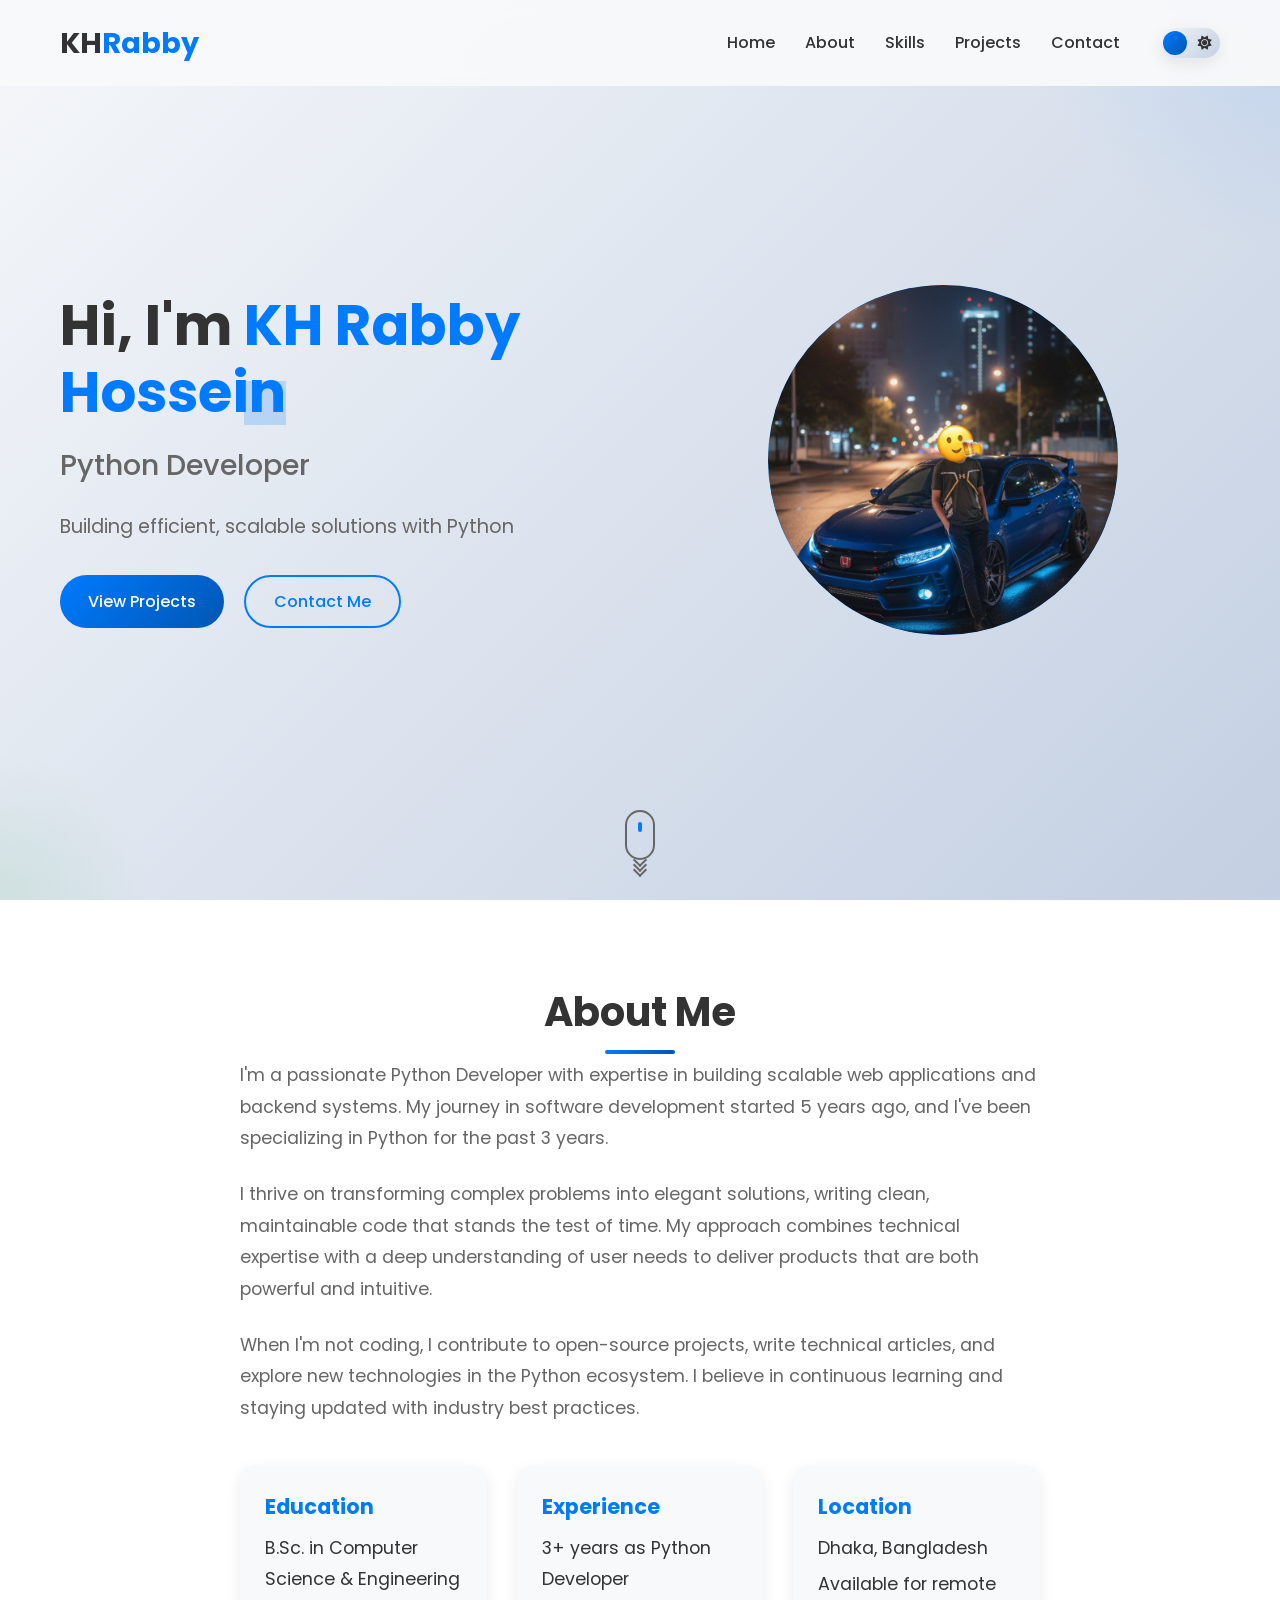
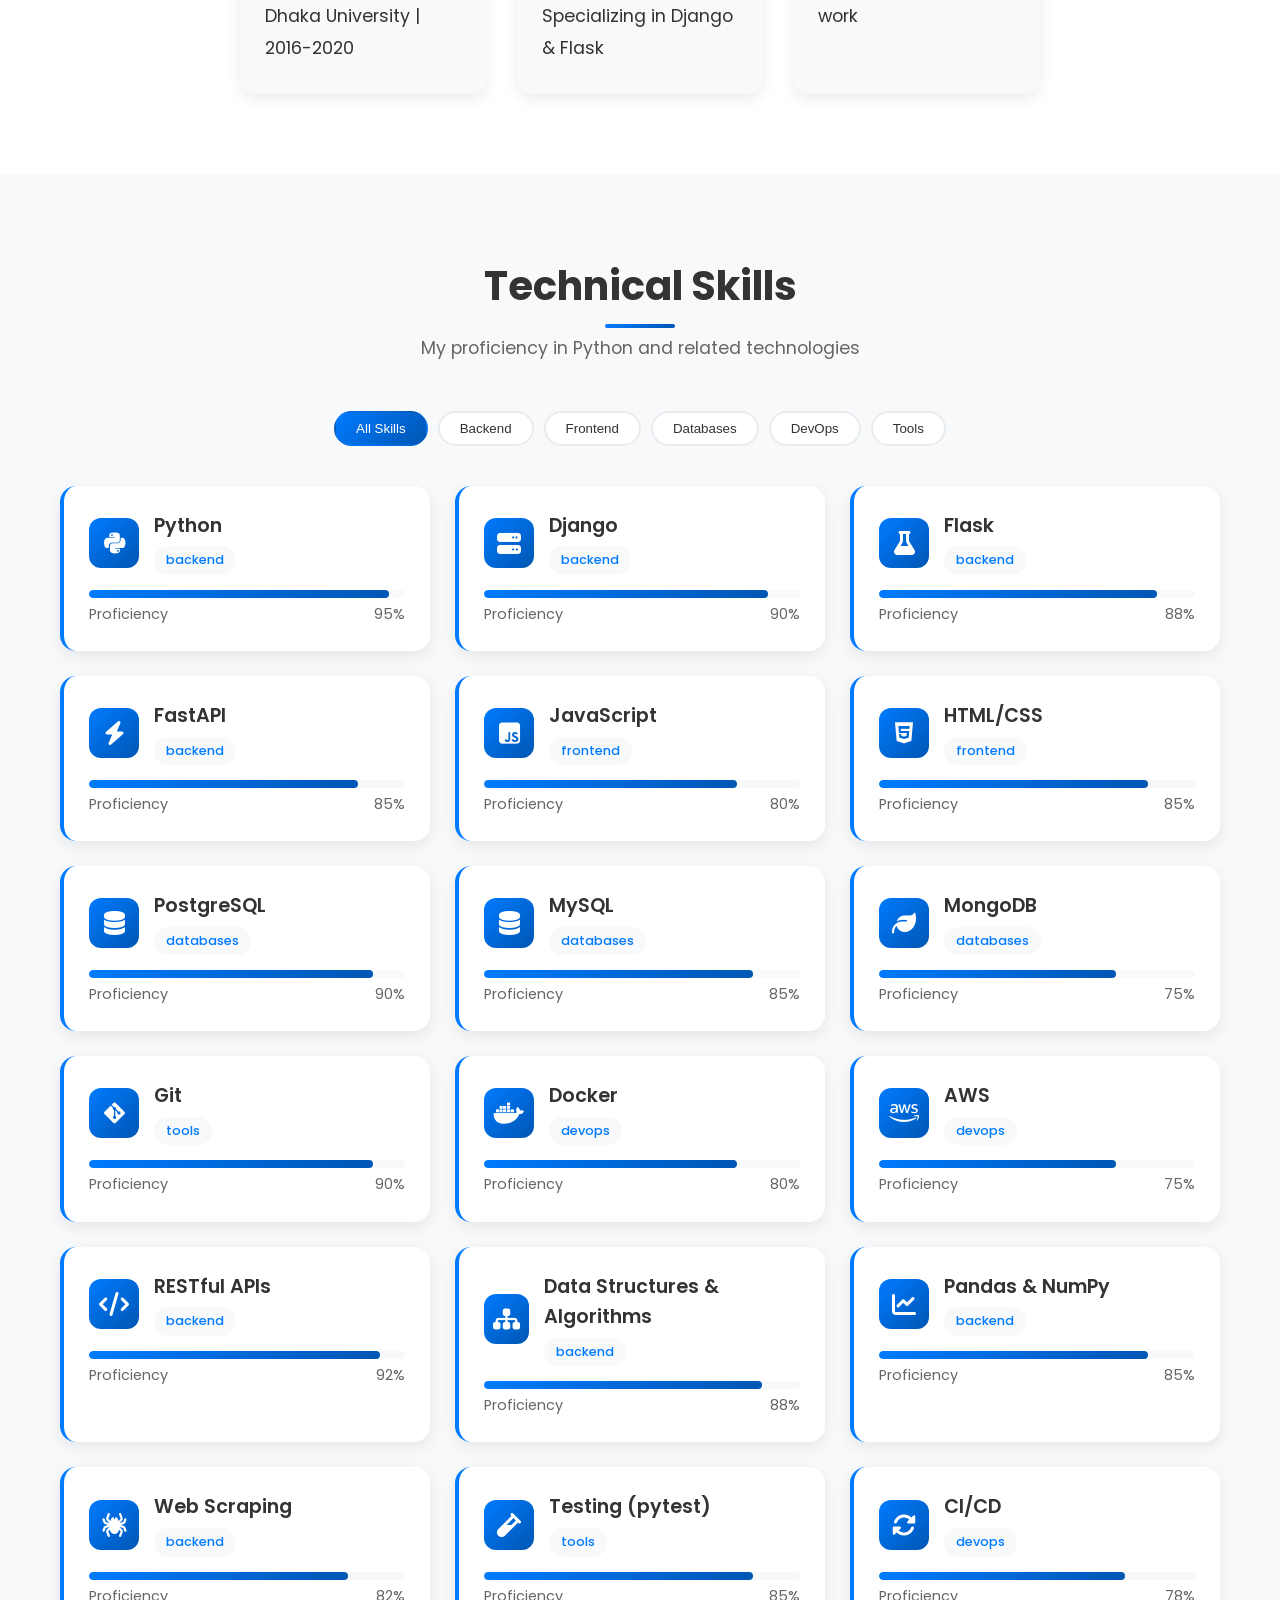
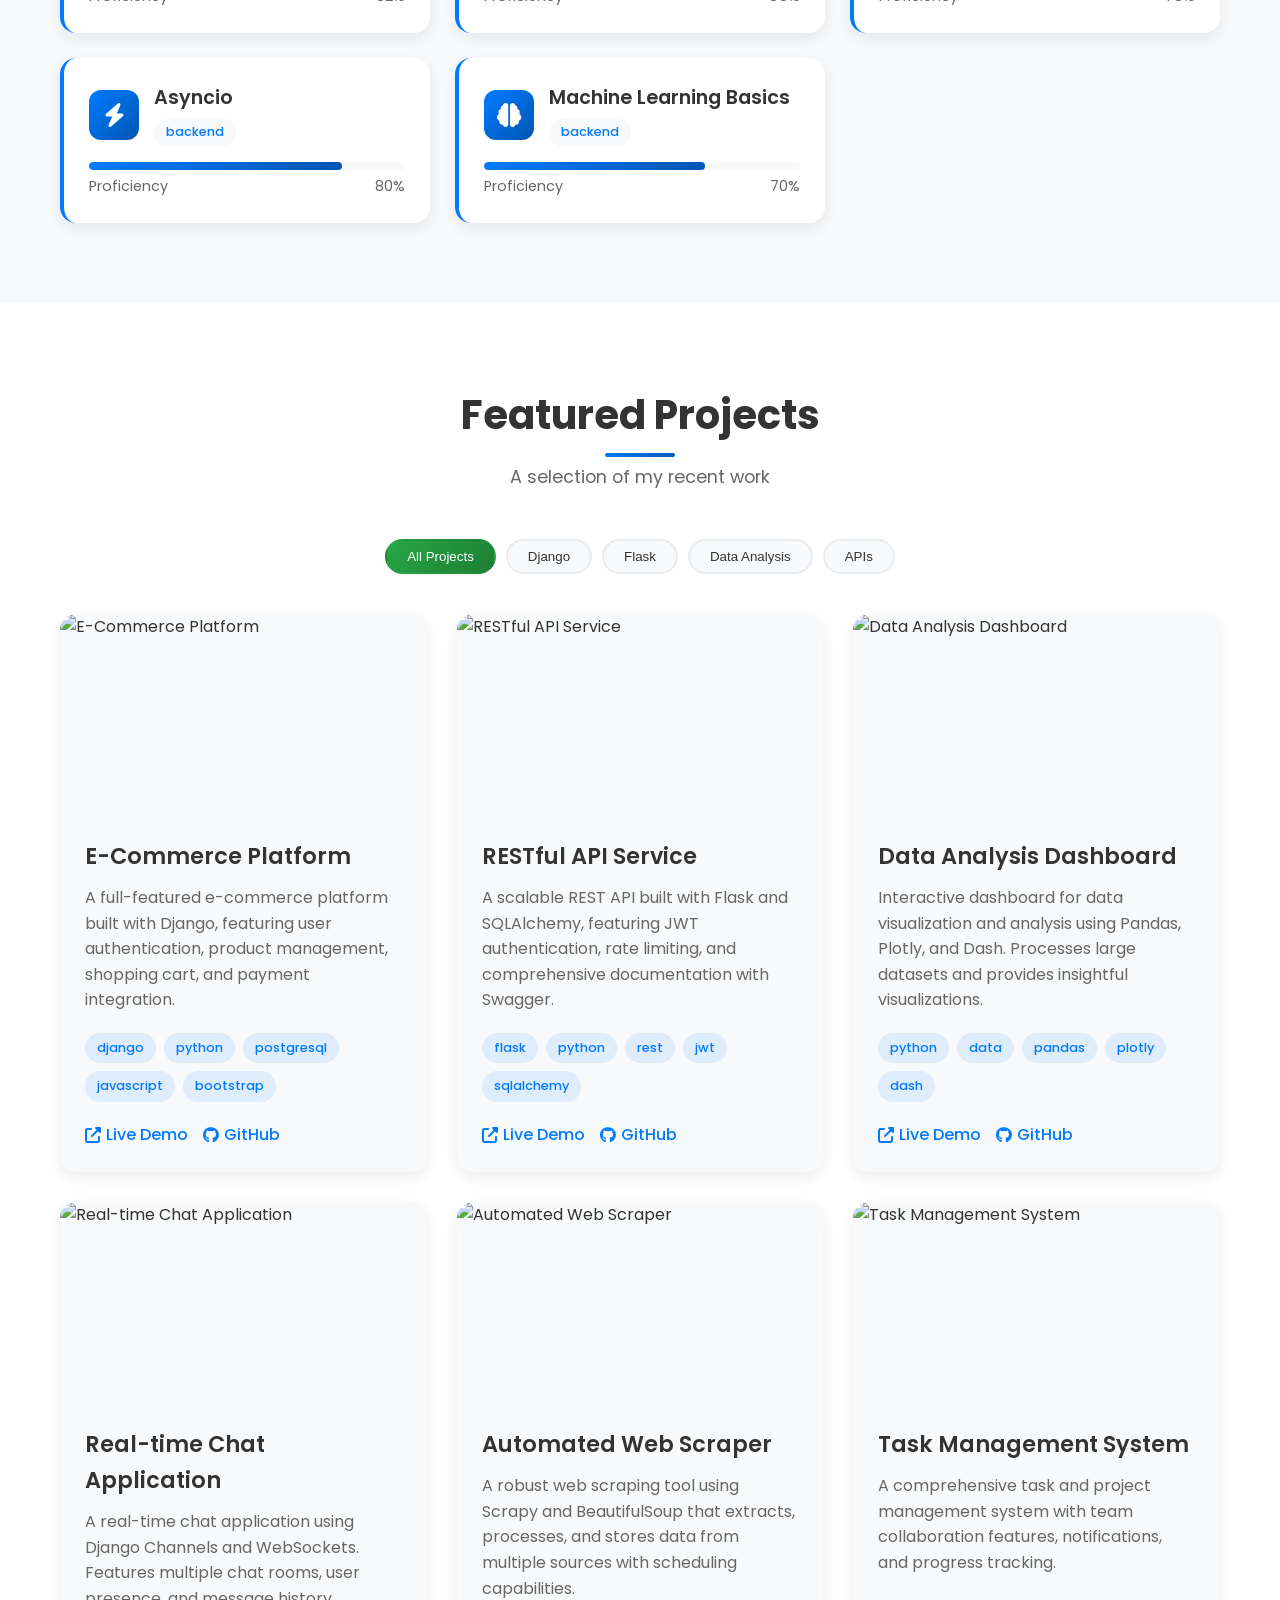
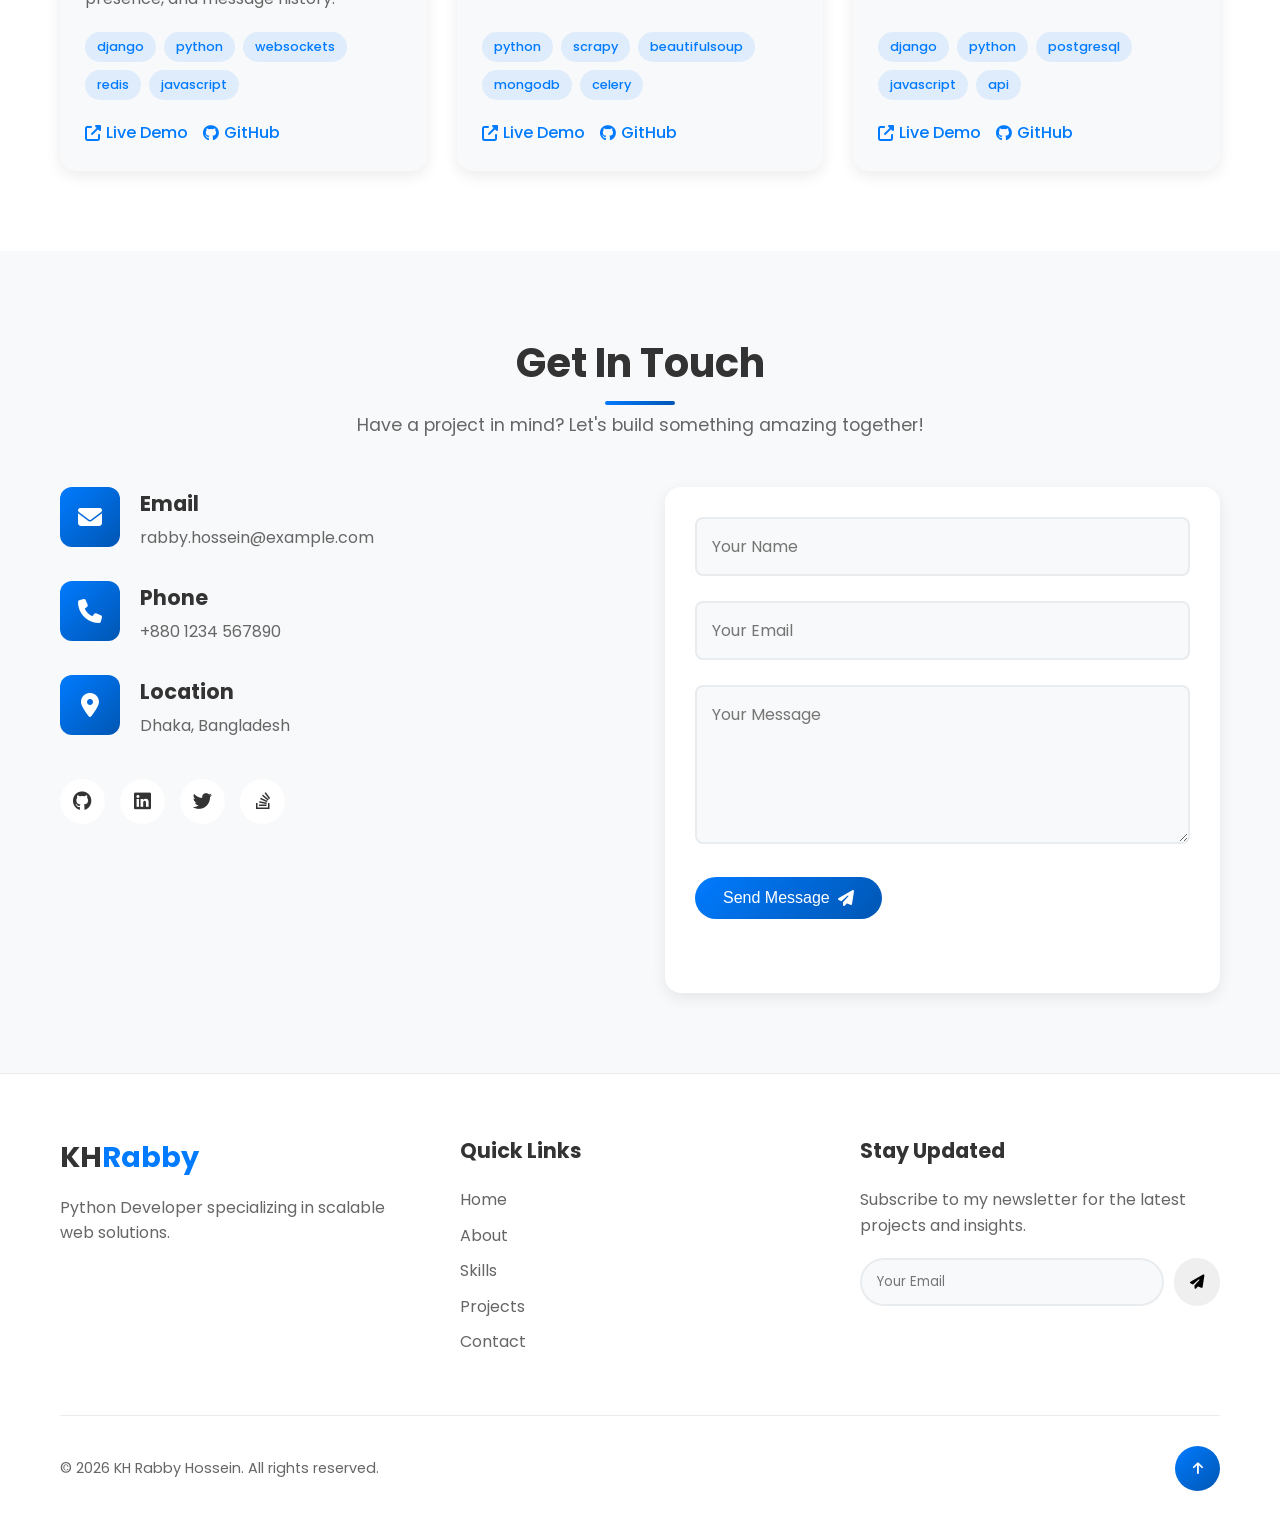
==== commit cbf21236: "Update Index.html" ====
--- a/Index.html
+++ b/Index.html
@@ -58,7 +58,7 @@
                 </div>
                 <div class="hero-image fade-in-up delay-2">
                     <div class="profile-image">
-                        <img src="https://i.postimg.cc/W4z2nFBG/IMG-20250707-WA0002-2.jpg" KH Rabby Hossein - Python Developer">
+                        <img src="image/photo.jpg" KH Rabby Hossein - Python Developer">
                         <div class="image-border"></div>
                     </div>
                 </div>
